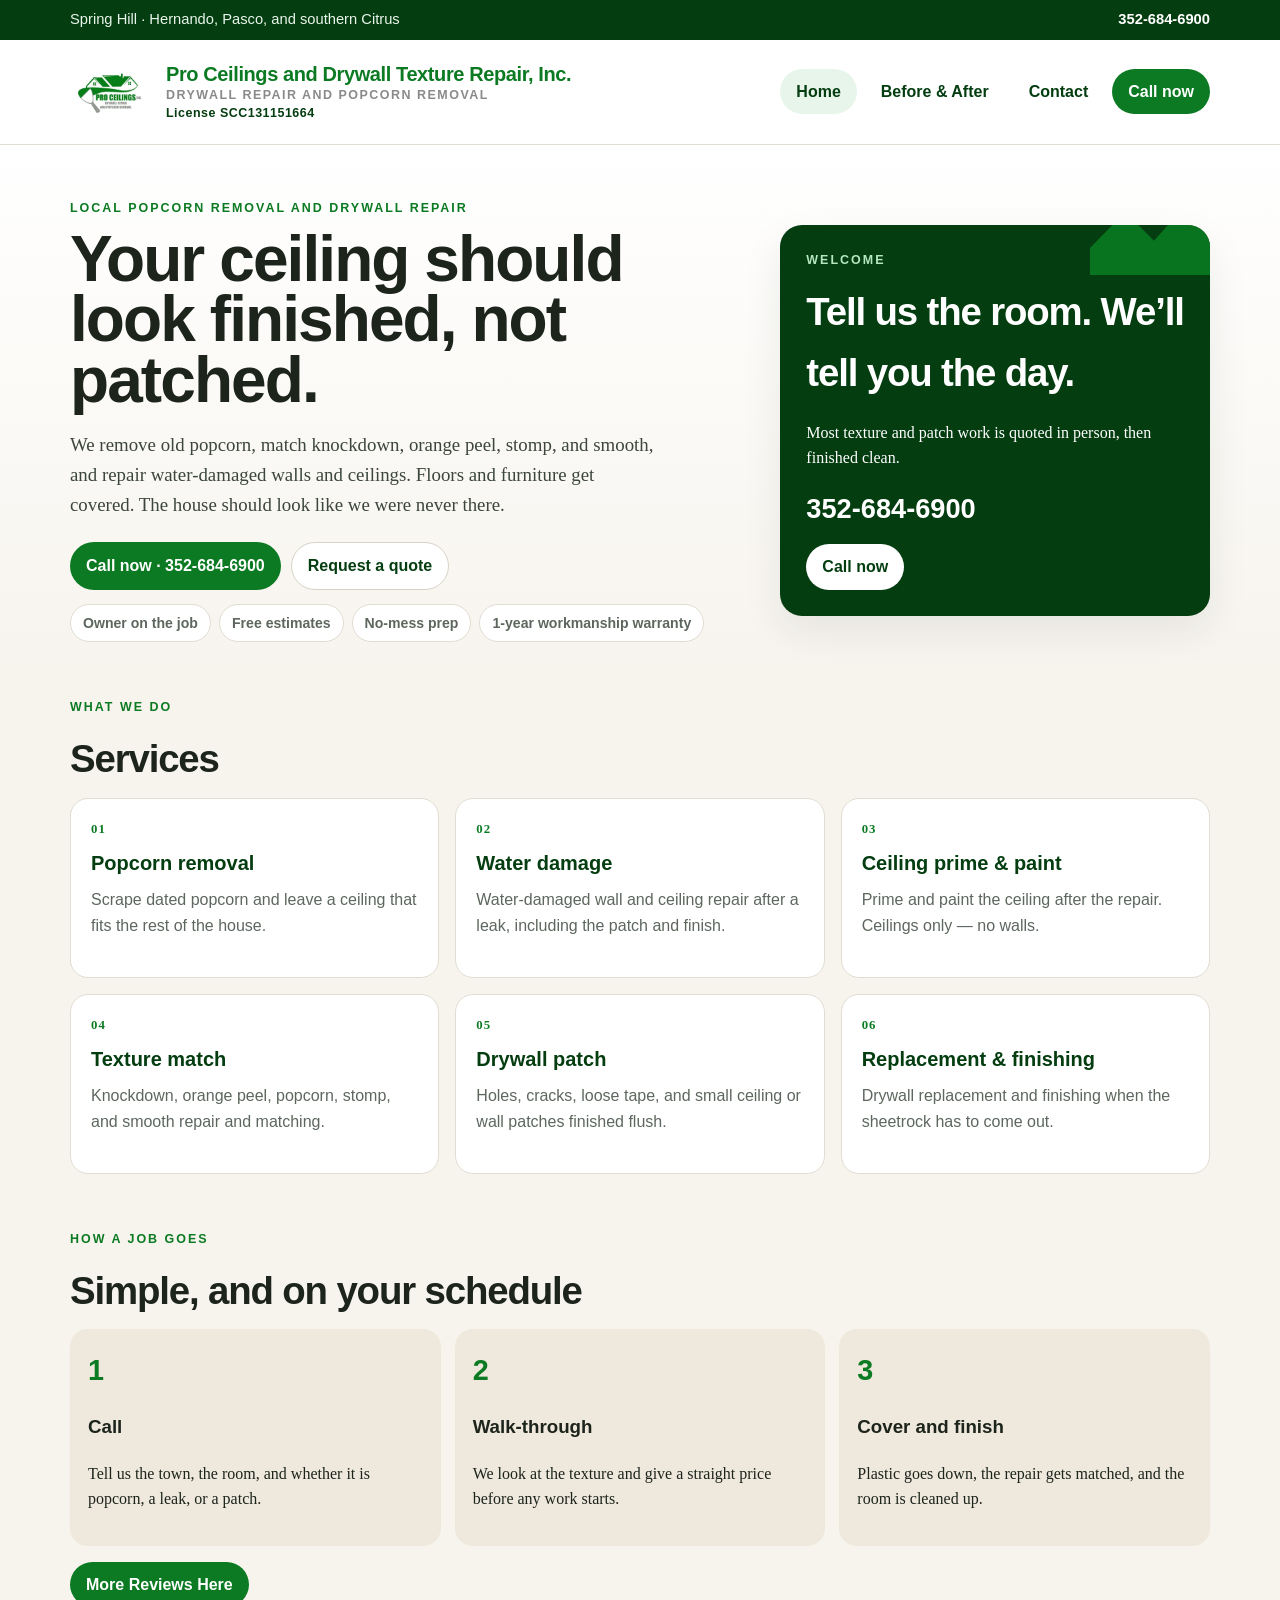
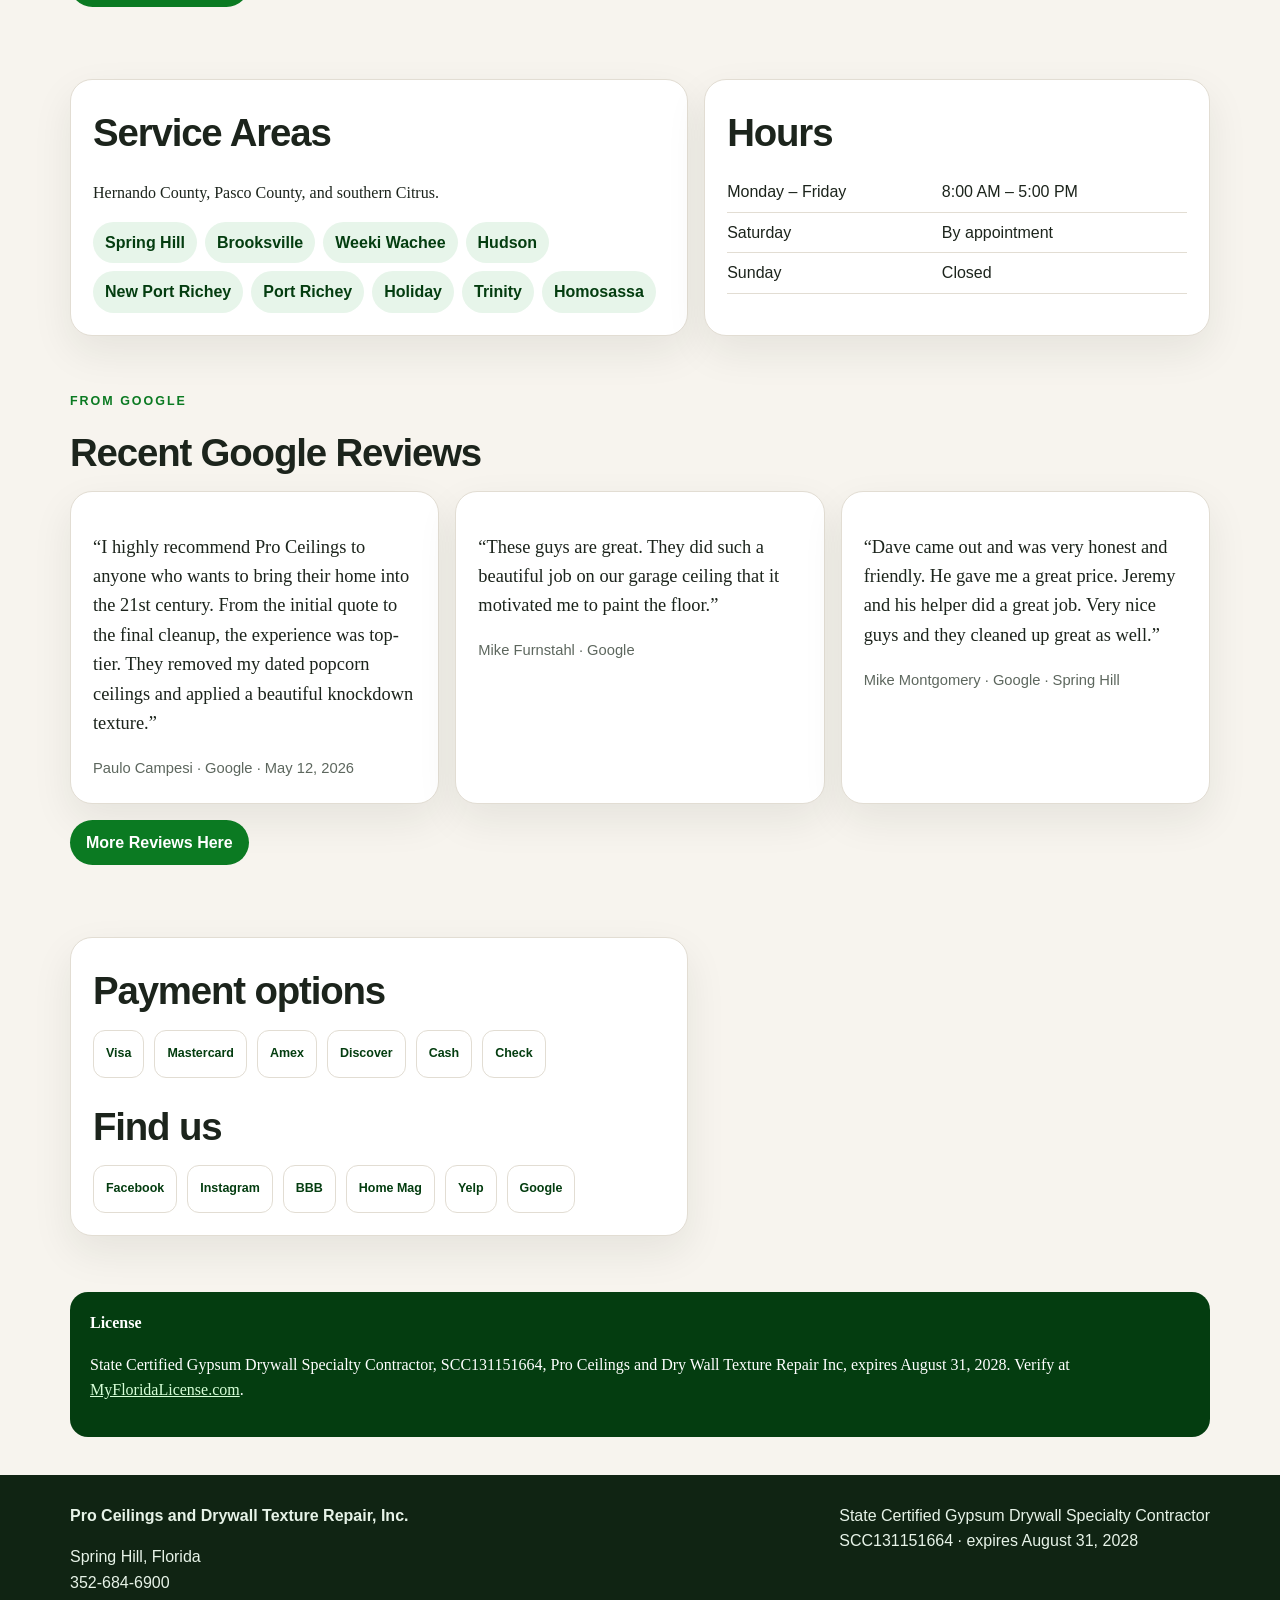
==== index.html @ 5f8eb723 "Add Pro Ceilings welcome website" ====
<!DOCTYPE html>
<html lang="en">
<head>
<meta charset="utf-8"><meta name="viewport" content="width=device-width, initial-scale=1">
<title>Pro Ceilings and Drywall Texture Repair, Inc. | Spring Hill, FL</title>
<link rel="icon" href="[data-uri]">
<style>:root {
  --green: #0b7a22;
  --green-dark: #065616;
  --green-deep: #043d10;
  --green-soft: #e7f5ea;
  --cream: #f7f4ee;
  --sand: #efe8dc;
  --ink: #1c241c;
  --muted: #5d675e;
  --line: #e2ddd3;
  --white: #fff;
  --max: 1140px;
  --shadow: 0 16px 40px rgba(20, 40, 20, 0.08);
}
* { box-sizing: border-box; }
html { scroll-behavior: smooth; }
body {
  margin: 0;
  font-family: Georgia, "Palatino Linotype", "Segoe UI", serif;
  color: var(--ink);
  background: var(--cream);
  line-height: 1.6;
}
h1, h2, h3, .brand-name, .nav, .btn, .kicker, .step-no { font-family: "Segoe UI", Arial, sans-serif; }
img { max-width: 100%; display: block; }
a { color: var(--green-dark); }
button, input, select, textarea { font-family: "Segoe UI", Arial, sans-serif; }
.wrap { width: min(var(--max), calc(100% - 36px)); margin: 0 auto; }

.topbar {
  background: var(--green-deep);
  color: #e9f6eb;
  font-family: "Segoe UI", Arial, sans-serif;
  font-size: 0.92rem;
}
.topbar .wrap { display: flex; justify-content: space-between; gap: 12px; padding: 8px 0; flex-wrap: wrap; }
.topbar a { color: #fff; text-decoration: none; font-weight: 700; }

.site-header {
  background: #fff;
  border-bottom: 1px solid var(--line);
  position: sticky;
  top: 0;
  z-index: 20;
}
.header-inner { display: flex; align-items: center; gap: 16px; padding: 10px 0; }
.brand { display: flex; align-items: center; gap: 12px; text-decoration: none; color: inherit; min-width: 0; }
.brand img { width: 84px; height: 84px; object-fit: contain; }
.brand-name { font-weight: 800; color: var(--green); font-size: 1.25rem; line-height: 1.1; letter-spacing: -0.02em; }
.brand-name span { display: block; margin-top: 4px; color: #8a8a8a; font-size: 0.78rem; letter-spacing: 0.12em; text-transform: uppercase; font-weight: 700; } .license-line { color: var(--green-deep) !important; letter-spacing: 0.04em !important; text-transform: none !important; }
.nav { margin-left: auto; display: flex; gap: 8px; align-items: center; flex-wrap: wrap; justify-content: flex-end; }
.nav a, .btn {
  text-decoration: none; border-radius: 999px; padding: 10px 16px; font-weight: 700;
  display: inline-flex; align-items: center; justify-content: center;
}
.nav a { color: var(--green-deep); }
.nav a:hover, .nav a[aria-current="page"] { background: var(--green-soft); }
.btn-call { background: var(--green); color: #fff !important; }
.btn-call:hover { background: var(--green-dark); }
.btn-light { background: #fff; color: var(--green-deep); border: 1px solid #d9d3c7; }

.hero { padding: 54px 0 28px; background: linear-gradient(180deg, #fff, var(--cream)); }
.hero-grid { display: grid; grid-template-columns: 1.35fr 0.85fr; gap: 28px; align-items: center; }
.kicker { margin: 0 0 10px; color: var(--green); font-weight: 800; letter-spacing: 0.16em; text-transform: uppercase; font-size: 0.78rem; }
h1 { font-size: clamp(2.5rem, 5vw, 4.4rem); line-height: 0.95; margin: 0 0 14px; letter-spacing: -0.03em; }
h2 { font-size: clamp(1.8rem, 3vw, 2.6rem); margin: 0 0 8px; letter-spacing: -0.03em; }
.lede { font-size: 1.18rem; color: #3c463c; max-width: 62ch; }
.hero-actions { display: flex; gap: 10px; flex-wrap: wrap; margin: 22px 0 14px; }
.pills { display: flex; gap: 8px; flex-wrap: wrap; }
.pill { background: #fff; border: 1px solid var(--line); border-radius: 999px; padding: 7px 12px; font-family: "Segoe UI", Arial, sans-serif; font-size: 0.88rem; font-weight: 700; color: var(--muted); }
.welcome-card {
  background: var(--green-deep); color: #fff; border-radius: 22px; padding: 26px;
  box-shadow: var(--shadow); position: relative; overflow: hidden;
}
.welcome-card:before {
  content: ""; position: absolute; right: -40px; top: -40px; width: 160px; height: 90px;
  background: #0b7a22; clip-path: polygon(0 70%, 22% 30%, 40% 62%, 62% 18%, 100% 55%, 100% 100%, 0 100%);
  opacity: 0.9;
}
.welcome-card h2, .welcome-card p { position: relative; }
.welcome-card h2 { color: #fff; }
.welcome-card .phone { font-size: 1.7rem; font-weight: 800; font-family: "Segoe UI", Arial, sans-serif; margin: 8px 0 14px; }
.welcome-card a.btn { background: #fff; color: var(--green-deep); }

section { padding: 28px 0; }
.panel { background: #fff; border: 1px solid var(--line); border-radius: 22px; padding: 22px; box-shadow: var(--shadow); }
.grid-3, .grid-2 { display: grid; gap: 16px; }
.grid-3 { grid-template-columns: repeat(3, 1fr); }
.grid-2 { grid-template-columns: 1.1fr 0.9fr; }
.service { background: #fff; border-radius: 18px; padding: 20px; border: 1px solid var(--line); min-height: 180px; }
.service h3 { margin: 8px 0; color: var(--green-deep); font-size: 1.25rem; }
.service p { margin: 0; color: var(--muted); font-family: "Segoe UI", Arial, sans-serif; }
.num { color: var(--green); font-weight: 800; letter-spacing: 0.08em; font-size: 0.8rem; }
.steps { display: grid; grid-template-columns: repeat(3, 1fr); gap: 14px; }
.step { background: var(--sand); border-radius: 18px; padding: 18px; }
.step-no { font-size: 1.8rem; font-weight: 800; color: var(--green); }
.areas { display: flex; flex-wrap: wrap; gap: 8px; }
.areas span { background: var(--green-soft); color: var(--green-deep); border-radius: 999px; padding: 8px 12px; font-family: "Segoe UI", Arial, sans-serif; font-weight: 700; }
.socials, .pays { display: flex; flex-wrap: wrap; gap: 10px; }
.socials a, .pay {
  min-width: 48px; height: 48px; padding: 0 12px; border-radius: 12px; background: #fff; border: 1px solid var(--line);
  display: inline-flex; align-items: center; justify-content: center; text-decoration: none; color: var(--green-deep);
  font-family: "Segoe UI", Arial, sans-serif; font-weight: 800; font-size: 0.78rem;
}
.socials a:hover { border-color: var(--green); }
.quote { font-size: 1.15rem; }
.review-link { text-decoration: none; color: inherit; display: block; } .review-link:hover .panel { border-color: var(--green); } .quote cite { display: block; margin-top: 8px; color: var(--muted); font-style: normal; font-family: "Segoe UI", Arial, sans-serif; font-size: 0.92rem; }
.license { background: var(--green-deep); color: #fff; border-radius: 18px; padding: 18px 20px; }
.license a { color: #d7ffd8; }
.hours { width: 100%; border-collapse: collapse; font-family: "Segoe UI", Arial, sans-serif; }
.hours td { padding: 7px 0; border-bottom: 1px solid var(--line); }
.form { display: grid; gap: 12px; }
label { font-family: "Segoe UI", Arial, sans-serif; font-weight: 700; display: grid; gap: 6px; }
input, select, textarea { width: 100%; border: 1px solid #ddd4c6; border-radius: 12px; padding: 12px; font-size: 1rem; background: #fff; }
textarea { min-height: 120px; }
.robot { display: flex; gap: 10px; align-items: center; background: var(--green-soft); border-radius: 12px; padding: 12px; }
.robot input { width: auto; }
.submit { background: var(--green); color: #fff; border: 0; border-radius: 999px; padding: 14px 18px; font-weight: 800; cursor: pointer; }
.note { color: var(--muted); font-size: 0.92rem; font-family: "Segoe UI", Arial, sans-serif; }
.site-footer { background: #102413; color: #e7f3e8; padding: 28px 0; margin-top: 10px; font-family: "Segoe UI", Arial, sans-serif; }
.site-footer a { color: #fff; }
.footer-grid { display: flex; justify-content: space-between; gap: 18px; flex-wrap: wrap; }
.feed { display: grid; gap: 16px; }
.post { background: #fff; border: 1px solid var(--line); border-radius: 18px; overflow: hidden; }
.post-head, .post p { padding: 0 16px; }
.post-head { padding-top: 14px; }
.pair { display: grid; grid-template-columns: 1fr 1fr; }
.pair img { width: 100%; height: 300px; object-fit: cover; background: #eee; }
.pair figcaption { padding: 8px 10px; font-family: "Segoe UI", Arial, sans-serif; font-weight: 800; letter-spacing: 0.08em; text-transform: uppercase; font-size: 0.75rem; color: var(--green-deep); }
.hidden { display: none; }
.danger { background: #fff; color: #9b1c1c; border: 1px solid #e7b4b4; border-radius: 999px; padding: 8px 12px; cursor: pointer; }
@media (max-width: 860px) {
  .hero-grid, .grid-3, .grid-2, .steps, .pair { grid-template-columns: 1fr; }
  .header-inner { flex-wrap: wrap; }
  .nav { margin-left: 0; }
  .pair img { height: 220px; }
}
</style>
</head>
<body>
<div class="topbar"><div class="wrap"><span>Spring Hill · Hernando, Pasco, and southern Citrus</span><a href="tel:3526846900">352-684-6900</a></div></div>
<header class="site-header"><div class="wrap header-inner">
<a class="brand" href="index.html"><img src="[data-uri]" alt="Pro Ceilings Inc. logo"><div class="brand-name">Pro Ceilings and Drywall Texture Repair, Inc.<span>Drywall repair and popcorn removal</span><span class="license-line">License SCC131151664</span></div></a>
<nav class="nav"><a href="index.html" aria-current="page">Home</a><a href="gallery.html">Before & After</a><a href="contact.html">Contact</a><a class="btn btn-call" href="tel:3526846900">Call now</a></nav>
</div></header>

<main>
<section class="hero"><div class="wrap hero-grid">
<div>
<p class="kicker">Local Popcorn Removal and Drywall Repair</p>
<h1>Your ceiling should look finished, not patched.</h1>
<p class="lede">We remove old popcorn, match knockdown, orange peel, stomp, and smooth, and repair water-damaged walls and ceilings. Floors and furniture get covered. The house should look like we were never there.</p>
<div class="hero-actions"><a class="btn btn-call" href="tel:3526846900">Call now · 352-684-6900</a><a class="btn btn-light" href="contact.html">Request a quote</a></div>
<div class="pills"><span class="pill">Owner on the job</span><span class="pill">Free estimates</span><span class="pill">No-mess prep</span><span class="pill">1-year workmanship warranty</span></div>
</div>
<aside class="welcome-card">
<p class="kicker" style="color:#b7e7bf">Welcome</p>
<h2>Tell us the room. We’ll tell you the day.</h2>
<p>Most texture and patch work is quoted in person, then finished clean.</p>
<p class="phone">352-684-6900</p>
<a class="btn" href="tel:3526846900">Call now</a>
</aside>
</div></section>
<section><div class="wrap">
<p class="kicker">What we do</p><h2>Services</h2>
<div class="grid-3">
<article class="service"><div class="num">01</div><h3>Popcorn removal</h3><p>Scrape dated popcorn and leave a ceiling that fits the rest of the house.</p></article>
<article class="service"><div class="num">02</div><h3>Water damage</h3><p>Water-damaged wall and ceiling repair after a leak, including the patch and finish.</p></article>
<article class="service"><div class="num">03</div><h3>Ceiling prime & paint</h3><p>Prime and paint the ceiling after the repair. Ceilings only — no walls.</p></article>
<article class="service"><div class="num">04</div><h3>Texture match</h3><p>Knockdown, orange peel, popcorn, stomp, and smooth repair and matching.</p></article>
<article class="service"><div class="num">05</div><h3>Drywall patch</h3><p>Holes, cracks, loose tape, and small ceiling or wall patches finished flush.</p></article>
<article class="service"><div class="num">06</div><h3>Replacement & finishing</h3><p>Drywall replacement and finishing when the sheetrock has to come out.</p></article>
</div></div></section>
<section><div class="wrap">
<p class="kicker">How a job goes</p><h2>Simple, and on your schedule</h2>
<div class="steps">
<div class="step"><div class="step-no">1</div><h3>Call</h3><p>Tell us the town, the room, and whether it is popcorn, a leak, or a patch.</p></div>
<div class="step"><div class="step-no">2</div><h3>Walk-through</h3><p>We look at the texture and give a straight price before any work starts.</p></div>
<div class="step"><div class="step-no">3</div><h3>Cover and finish</h3><p>Plastic goes down, the repair gets matched, and the room is cleaned up.</p></div>
</div><p style="margin-top:16px"><a class="btn btn-call" href="https://www.google.com/maps/place/Pro+Ceilings+and+Dry+Wall+Texture+Repair+Inc/@28.5005845,-82.5473194,17z/data=!3m1!4b1!4m6!3m5!1s0x88e81f911ea99d27:0x4c13996b8e204c73!8m2!3d28.5005845!4d-82.5473194" target="_blank" rel="noopener">More Reviews Here</a></p></div></section>
<section><div class="wrap grid-2">
<article class="panel"><h2>Service Areas</h2><p>Hernando County, Pasco County, and southern Citrus.</p><div class="areas"><span>Spring Hill</span><span>Brooksville</span><span>Weeki Wachee</span><span>Hudson</span><span>New Port Richey</span><span>Port Richey</span><span>Holiday</span><span>Trinity</span><span>Homosassa</span></div></article>
<article class="panel"><h2>Hours</h2><table class="hours"><tr><td>Monday – Friday</td><td>8:00 AM – 5:00 PM</td></tr><tr><td>Saturday</td><td>By appointment</td></tr><tr><td>Sunday</td><td>Closed</td></tr></table></article>
</div></section>
<section><div class="wrap"><p class="kicker">From Google</p><h2>Recent Google Reviews</h2><div class="grid-3">
<article class="panel quote"><p>“I highly recommend Pro Ceilings to anyone who wants to bring their home into the 21st century. From the initial quote to the final cleanup, the experience was top-tier. They removed my dated popcorn ceilings and applied a beautiful knockdown texture.”</p><cite>Paulo Campesi · Google · May 12, 2026</cite></article>
<article class="panel quote"><p>“These guys are great. They did such a beautiful job on our garage ceiling that it motivated me to paint the floor.”</p><cite>Mike Furnstahl · Google</cite></article>
<article class="panel quote"><p>“Dave came out and was very honest and friendly. He gave me a great price. Jeremy and his helper did a great job. Very nice guys and they cleaned up great as well.”</p><cite>Mike Montgomery · Google · Spring Hill</cite></article>
</div><p style="margin-top:16px"><a class="btn btn-call" href="https://www.google.com/maps/place/Pro+Ceilings+and+Dry+Wall+Texture+Repair+Inc/@28.5005845,-82.5473194,17z/data=!3m1!4b1!4m6!3m5!1s0x88e81f911ea99d27:0x4c13996b8e204c73!8m2!3d28.5005845!4d-82.5473194" target="_blank" rel="noopener">More Reviews Here</a></p></div></section>
<section><div class="wrap grid-2">
<article class="panel"><h2>Payment options</h2><div class="pays"><span class="pay">Visa</span><span class="pay">Mastercard</span><span class="pay">Amex</span><span class="pay">Discover</span><span class="pay">Cash</span><span class="pay">Check</span></div><h2 style="margin-top:18px">Find us</h2><div class="socials">
<a href="https://www.facebook.com/proceilings" target="_blank" rel="noopener">Facebook</a>
<a href="https://www.instagram.com/proceilingsinc/" target="_blank" rel="noopener">Instagram</a>
<a href="https://www.bbb.org/us/fl/new-port-richey/profile/ceiling-contractors/pro-ceilings-and-drywall-texture-repair-inc-0653-90302312" target="_blank" rel="noopener">BBB</a>
<a href="https://thehomemag.com/nature-coast/business/pro-ceilings-drywall-texture-repair-inc" target="_blank" rel="noopener">Home Mag</a>
<a href="https://www.yelp.com/biz/pro-ceilings-and-dry-wall-texture-repair-new-port-richey-2" target="_blank" rel="noopener">Yelp</a>
<a href="https://www.google.com/maps/place/Pro+Ceilings+and+Dry+Wall+Texture+Repair+Inc/@28.5005845,-82.5473194,17z/data=!3m1!4b1!4m6!3m5!1s0x88e81f911ea99d27:0x4c13996b8e204c73!8m2!3d28.5005845!4d-82.5473194" target="_blank" rel="noopener">Google</a>
</div></article>
</div></section>
<section><div class="wrap"><div class="license"><strong>License</strong><p>State Certified Gypsum Drywall Specialty Contractor, SCC131151664, Pro Ceilings and Dry Wall Texture Repair Inc, expires August 31, 2028. Verify at <a href="https://www.myfloridalicense.com/" target="_blank" rel="noopener">MyFloridaLicense.com</a>.</p></div></div></section>
</main>
<footer class="site-footer"><div class="wrap footer-grid"><div><strong>Pro Ceilings and Drywall Texture Repair, Inc.</strong><p>Spring Hill, Florida<br>352-684-6900</p></div><div>State Certified Gypsum Drywall Specialty Contractor<br>SCC131151664 · expires August 31, 2028</div></div></footer></body></html>
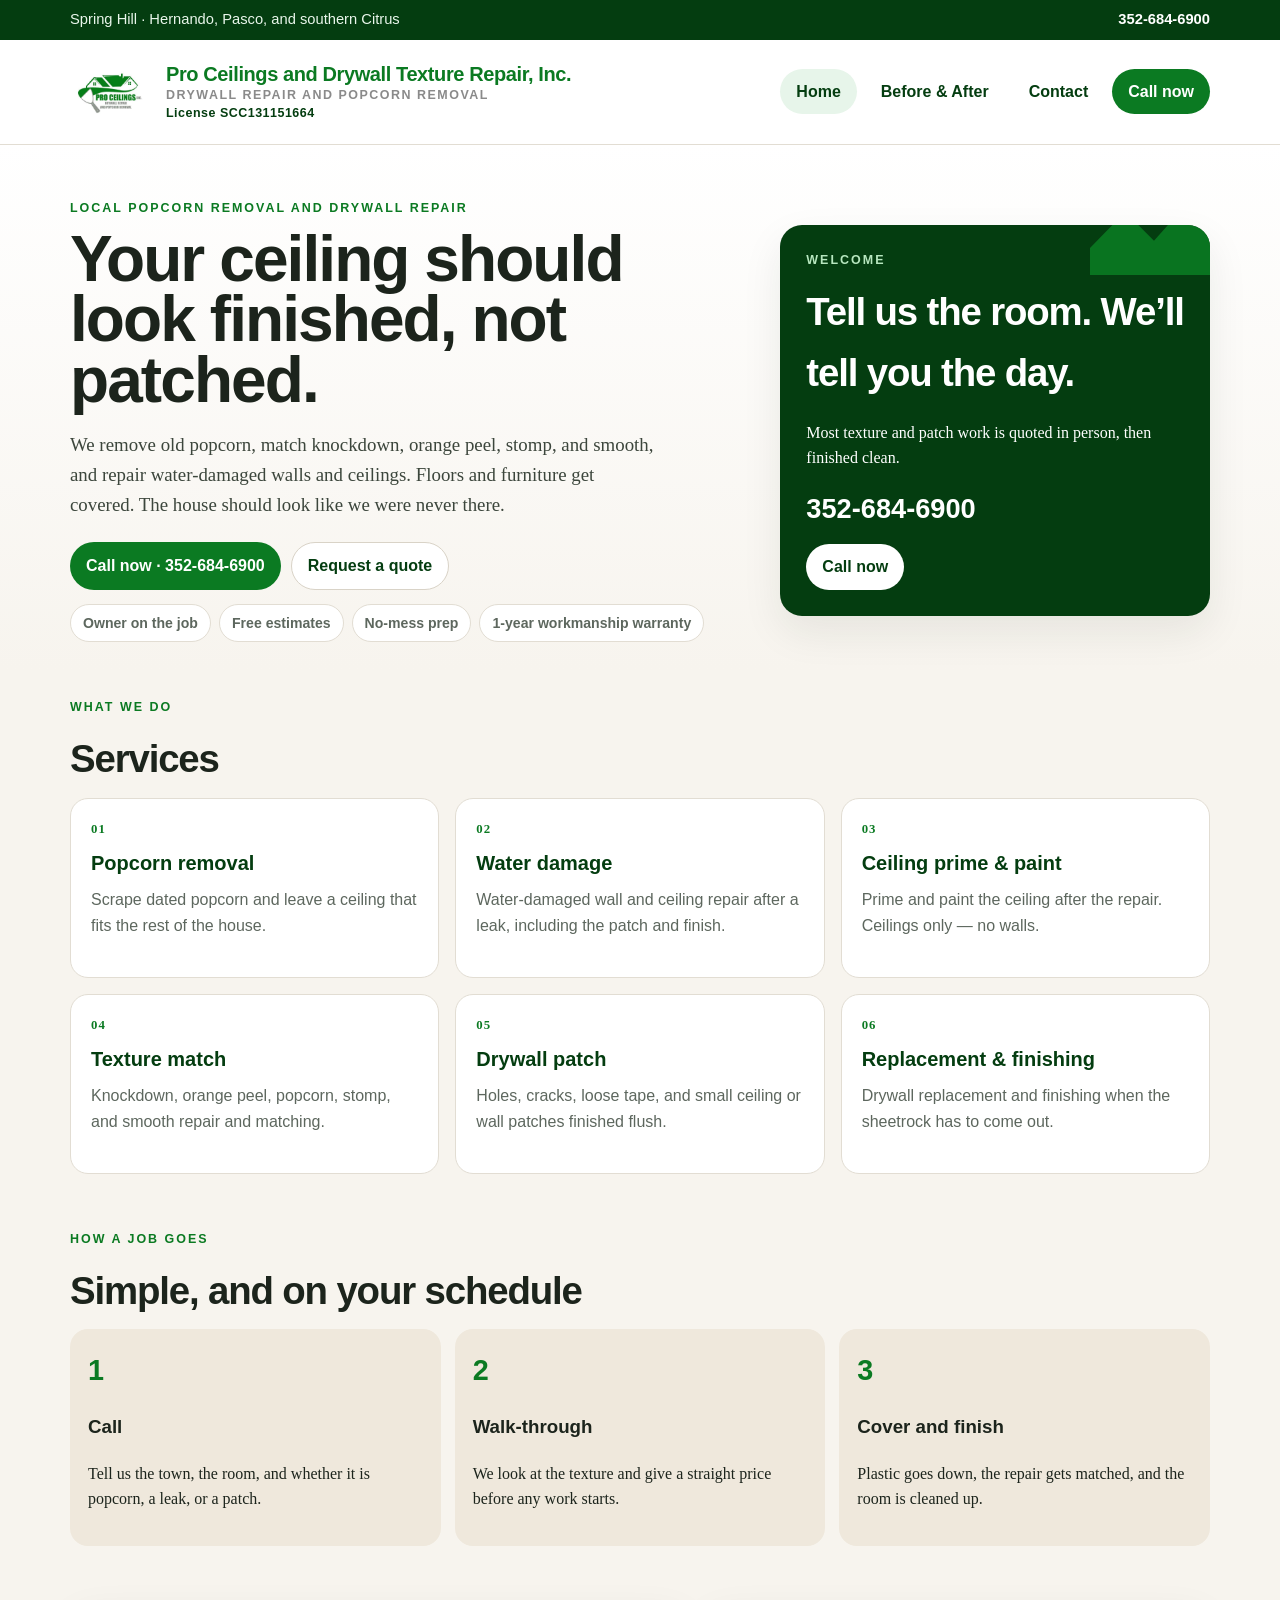
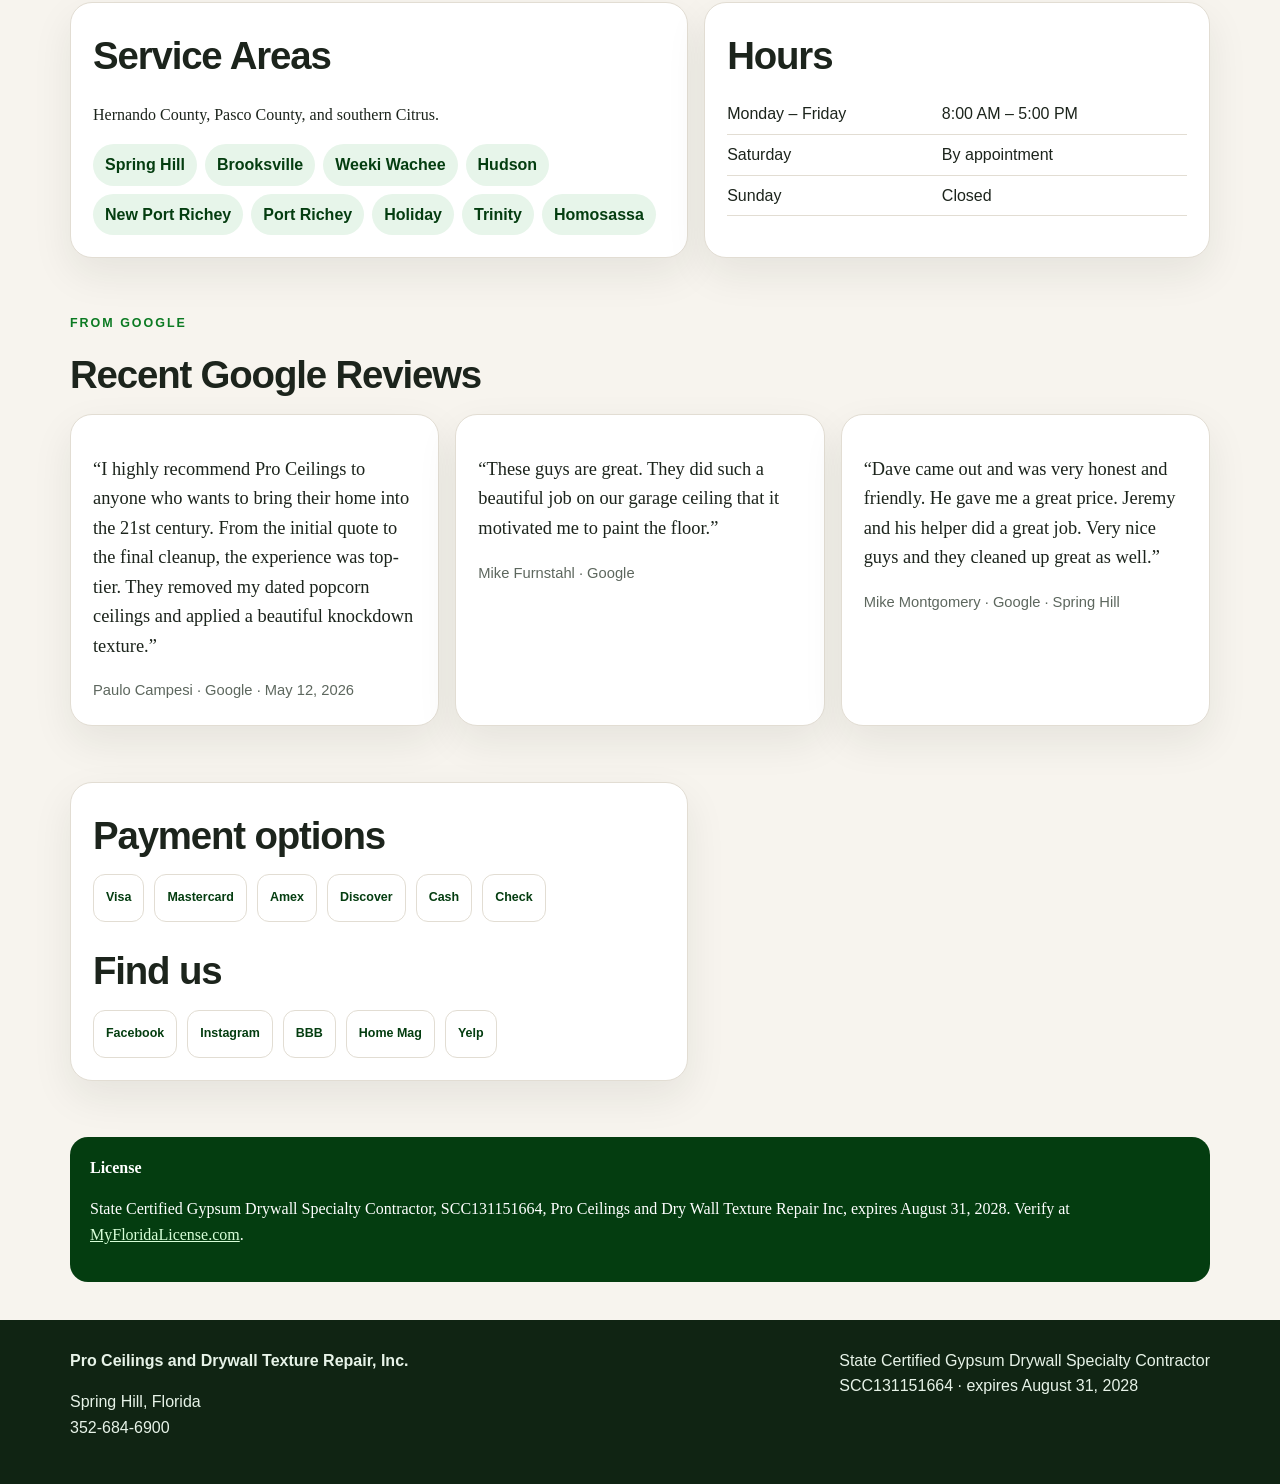
==== commit 389405f4: "Remove Google page links" ====
--- a/index.html
+++ b/index.html
@@ -183,7 +183,7 @@
 <div class="step"><div class="step-no">1</div><h3>Call</h3><p>Tell us the town, the room, and whether it is popcorn, a leak, or a patch.</p></div>
 <div class="step"><div class="step-no">2</div><h3>Walk-through</h3><p>We look at the texture and give a straight price before any work starts.</p></div>
 <div class="step"><div class="step-no">3</div><h3>Cover and finish</h3><p>Plastic goes down, the repair gets matched, and the room is cleaned up.</p></div>
-</div><p style="margin-top:16px"><a class="btn btn-call" href="https://www.google.com/maps/place/Pro+Ceilings+and+Dry+Wall+Texture+Repair+Inc/@28.5005845,-82.5473194,17z/data=!3m1!4b1!4m6!3m5!1s0x88e81f911ea99d27:0x4c13996b8e204c73!8m2!3d28.5005845!4d-82.5473194" target="_blank" rel="noopener">More Reviews Here</a></p></div></section>
+</div></div></section>
 <section><div class="wrap grid-2">
 <article class="panel"><h2>Service Areas</h2><p>Hernando County, Pasco County, and southern Citrus.</p><div class="areas"><span>Spring Hill</span><span>Brooksville</span><span>Weeki Wachee</span><span>Hudson</span><span>New Port Richey</span><span>Port Richey</span><span>Holiday</span><span>Trinity</span><span>Homosassa</span></div></article>
 <article class="panel"><h2>Hours</h2><table class="hours"><tr><td>Monday – Friday</td><td>8:00 AM – 5:00 PM</td></tr><tr><td>Saturday</td><td>By appointment</td></tr><tr><td>Sunday</td><td>Closed</td></tr></table></article>
@@ -192,7 +192,7 @@
 <article class="panel quote"><p>“I highly recommend Pro Ceilings to anyone who wants to bring their home into the 21st century. From the initial quote to the final cleanup, the experience was top-tier. They removed my dated popcorn ceilings and applied a beautiful knockdown texture.”</p><cite>Paulo Campesi · Google · May 12, 2026</cite></article>
 <article class="panel quote"><p>“These guys are great. They did such a beautiful job on our garage ceiling that it motivated me to paint the floor.”</p><cite>Mike Furnstahl · Google</cite></article>
 <article class="panel quote"><p>“Dave came out and was very honest and friendly. He gave me a great price. Jeremy and his helper did a great job. Very nice guys and they cleaned up great as well.”</p><cite>Mike Montgomery · Google · Spring Hill</cite></article>
-</div><p style="margin-top:16px"><a class="btn btn-call" href="https://www.google.com/maps/place/Pro+Ceilings+and+Dry+Wall+Texture+Repair+Inc/@28.5005845,-82.5473194,17z/data=!3m1!4b1!4m6!3m5!1s0x88e81f911ea99d27:0x4c13996b8e204c73!8m2!3d28.5005845!4d-82.5473194" target="_blank" rel="noopener">More Reviews Here</a></p></div></section>
+</div></div></section>
 <section><div class="wrap grid-2">
 <article class="panel"><h2>Payment options</h2><div class="pays"><span class="pay">Visa</span><span class="pay">Mastercard</span><span class="pay">Amex</span><span class="pay">Discover</span><span class="pay">Cash</span><span class="pay">Check</span></div><h2 style="margin-top:18px">Find us</h2><div class="socials">
 <a href="https://www.facebook.com/proceilings" target="_blank" rel="noopener">Facebook</a>
@@ -200,7 +200,6 @@
 <a href="https://www.bbb.org/us/fl/new-port-richey/profile/ceiling-contractors/pro-ceilings-and-drywall-texture-repair-inc-0653-90302312" target="_blank" rel="noopener">BBB</a>
 <a href="https://thehomemag.com/nature-coast/business/pro-ceilings-drywall-texture-repair-inc" target="_blank" rel="noopener">Home Mag</a>
 <a href="https://www.yelp.com/biz/pro-ceilings-and-dry-wall-texture-repair-new-port-richey-2" target="_blank" rel="noopener">Yelp</a>
-<a href="https://www.google.com/maps/place/Pro+Ceilings+and+Dry+Wall+Texture+Repair+Inc/@28.5005845,-82.5473194,17z/data=!3m1!4b1!4m6!3m5!1s0x88e81f911ea99d27:0x4c13996b8e204c73!8m2!3d28.5005845!4d-82.5473194" target="_blank" rel="noopener">Google</a>
 </div></article>
 </div></section>
 <section><div class="wrap"><div class="license"><strong>License</strong><p>State Certified Gypsum Drywall Specialty Contractor, SCC131151664, Pro Ceilings and Dry Wall Texture Repair Inc, expires August 31, 2028. Verify at <a href="https://www.myfloridalicense.com/" target="_blank" rel="noopener">MyFloridaLicense.com</a>.</p></div></div></section>
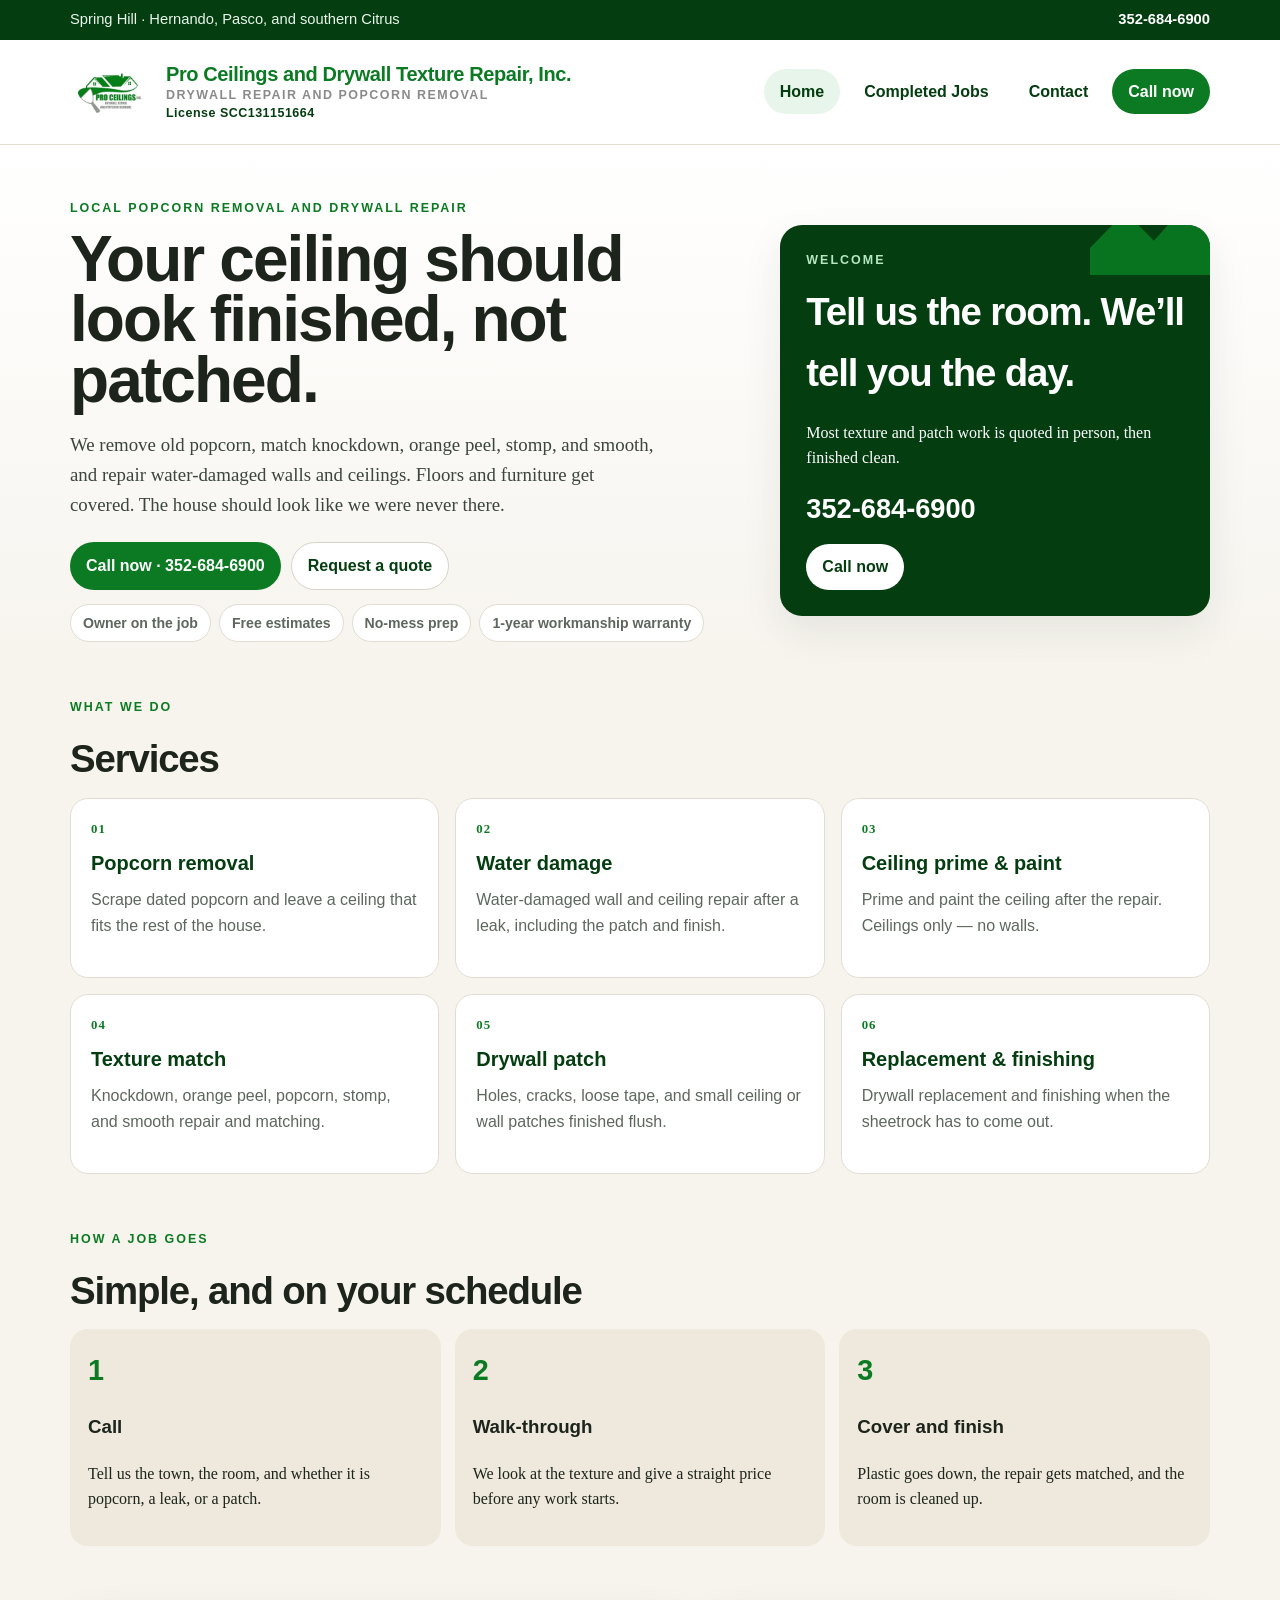
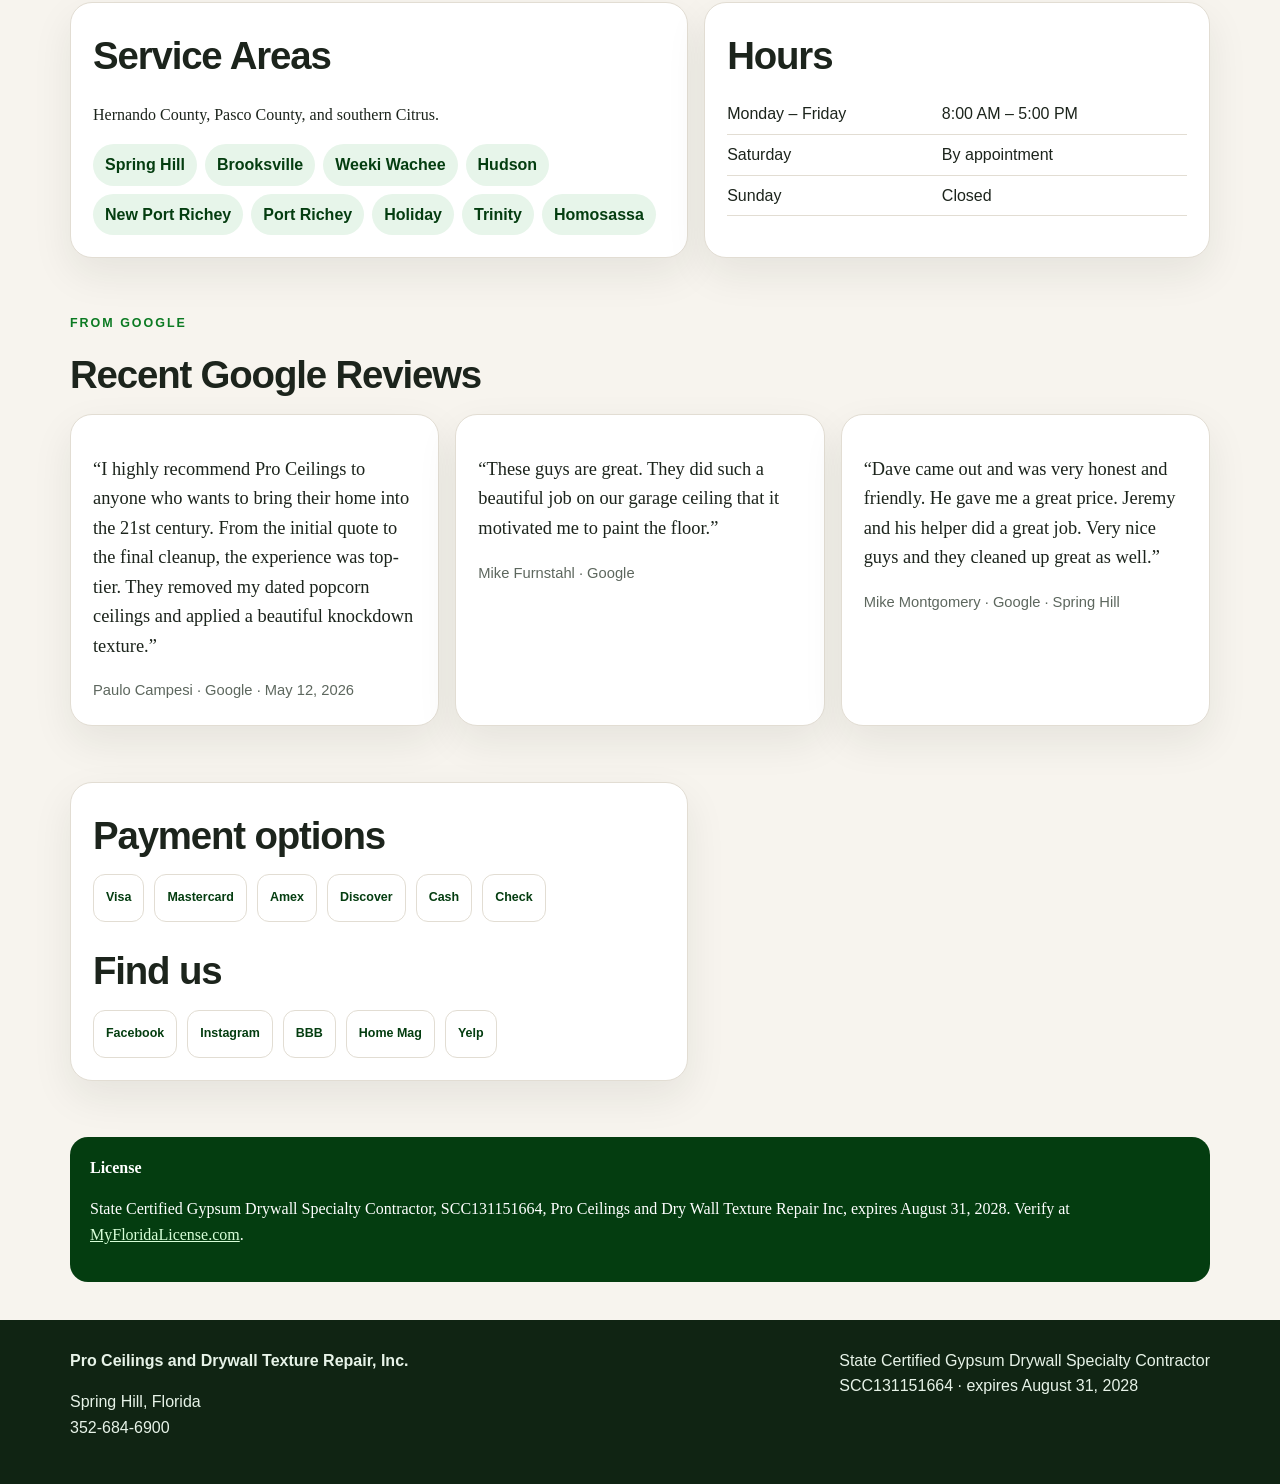
==== commit 670aac9c: "Rename Before and After to Completed Jobs" ====
--- a/index.html
+++ b/index.html
@@ -147,7 +147,7 @@
 <div class="topbar"><div class="wrap"><span>Spring Hill · Hernando, Pasco, and southern Citrus</span><a href="tel:3526846900">352-684-6900</a></div></div>
 <header class="site-header"><div class="wrap header-inner">
 <a class="brand" href="index.html"><img src="[data-uri]" alt="Pro Ceilings Inc. logo"><div class="brand-name">Pro Ceilings and Drywall Texture Repair, Inc.<span>Drywall repair and popcorn removal</span><span class="license-line">License SCC131151664</span></div></a>
-<nav class="nav"><a href="index.html" aria-current="page">Home</a><a href="gallery.html">Before & After</a><a href="contact.html">Contact</a><a class="btn btn-call" href="tel:3526846900">Call now</a></nav>
+<nav class="nav"><a href="index.html" aria-current="page">Home</a><a href="completed-jobs.html">Completed Jobs</a><a href="contact.html">Contact</a><a class="btn btn-call" href="tel:3526846900">Call now</a></nav>
 </div></header>
 
 <main>
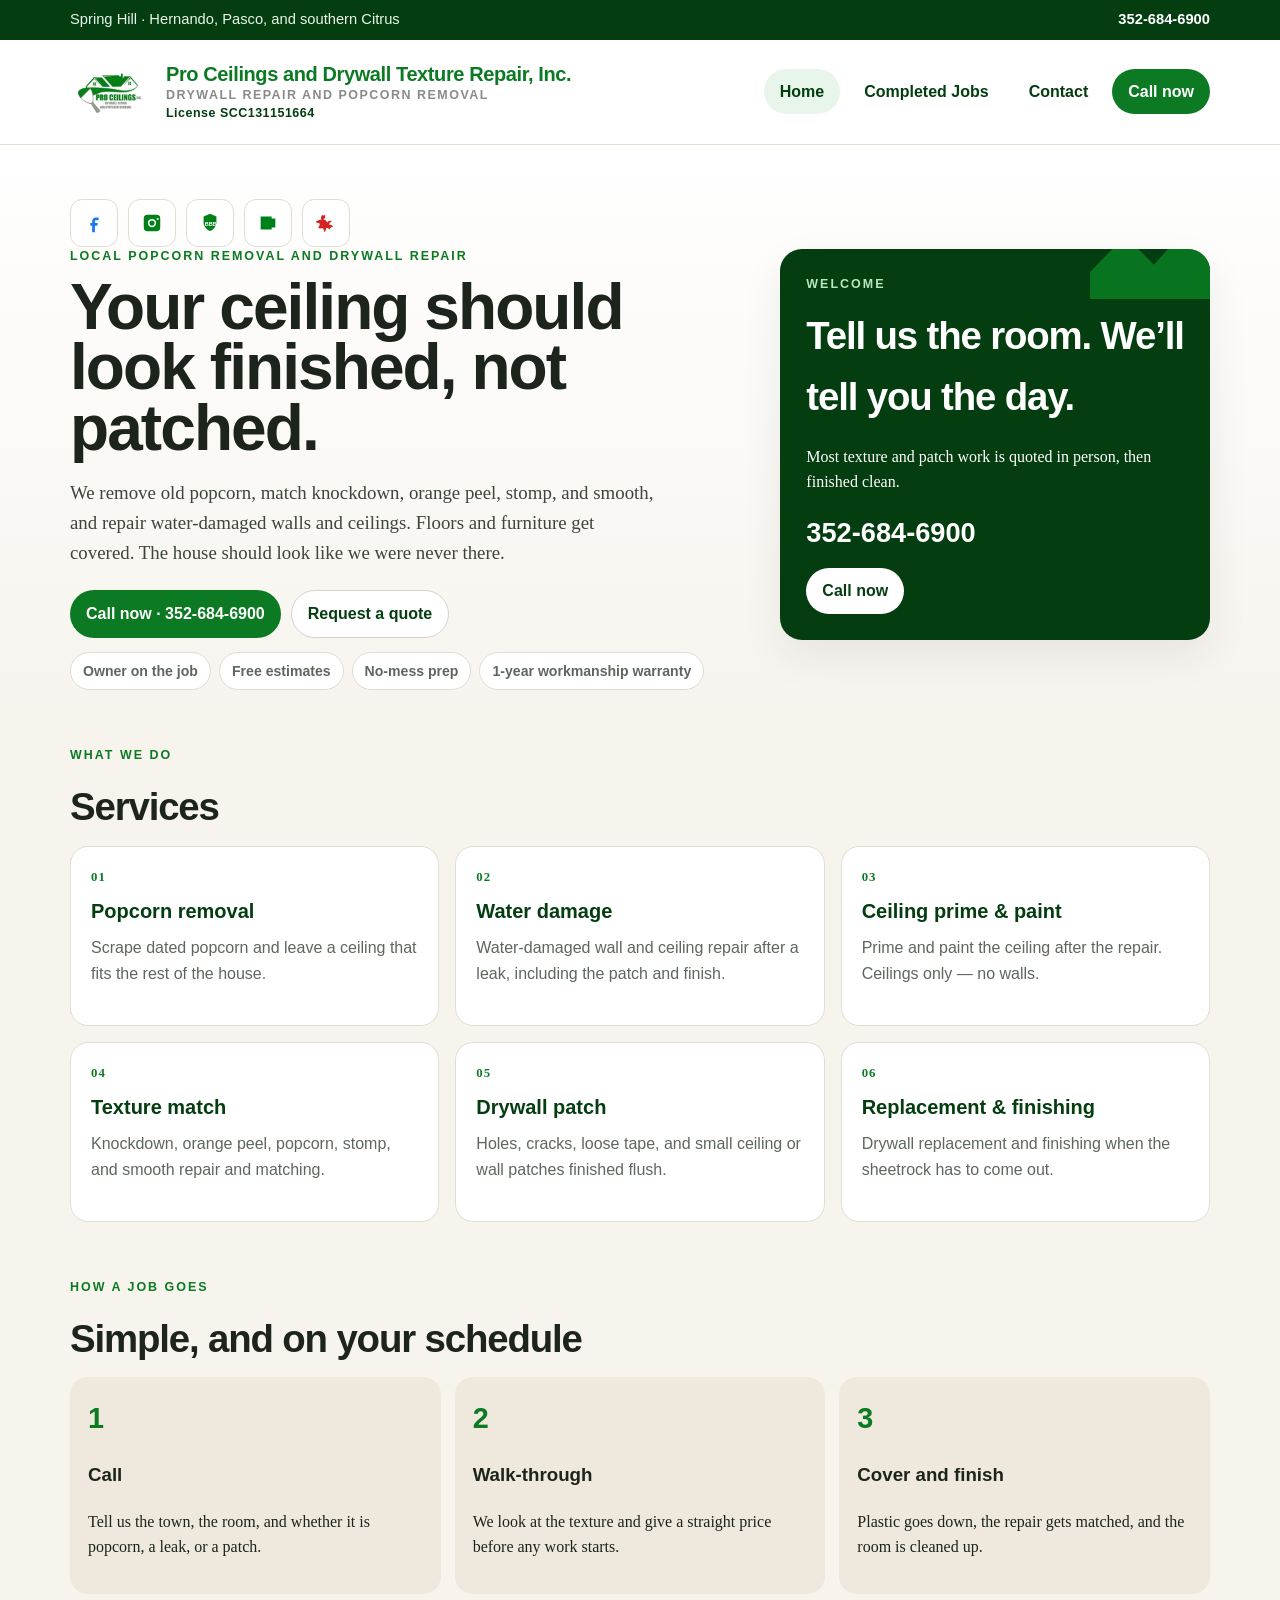
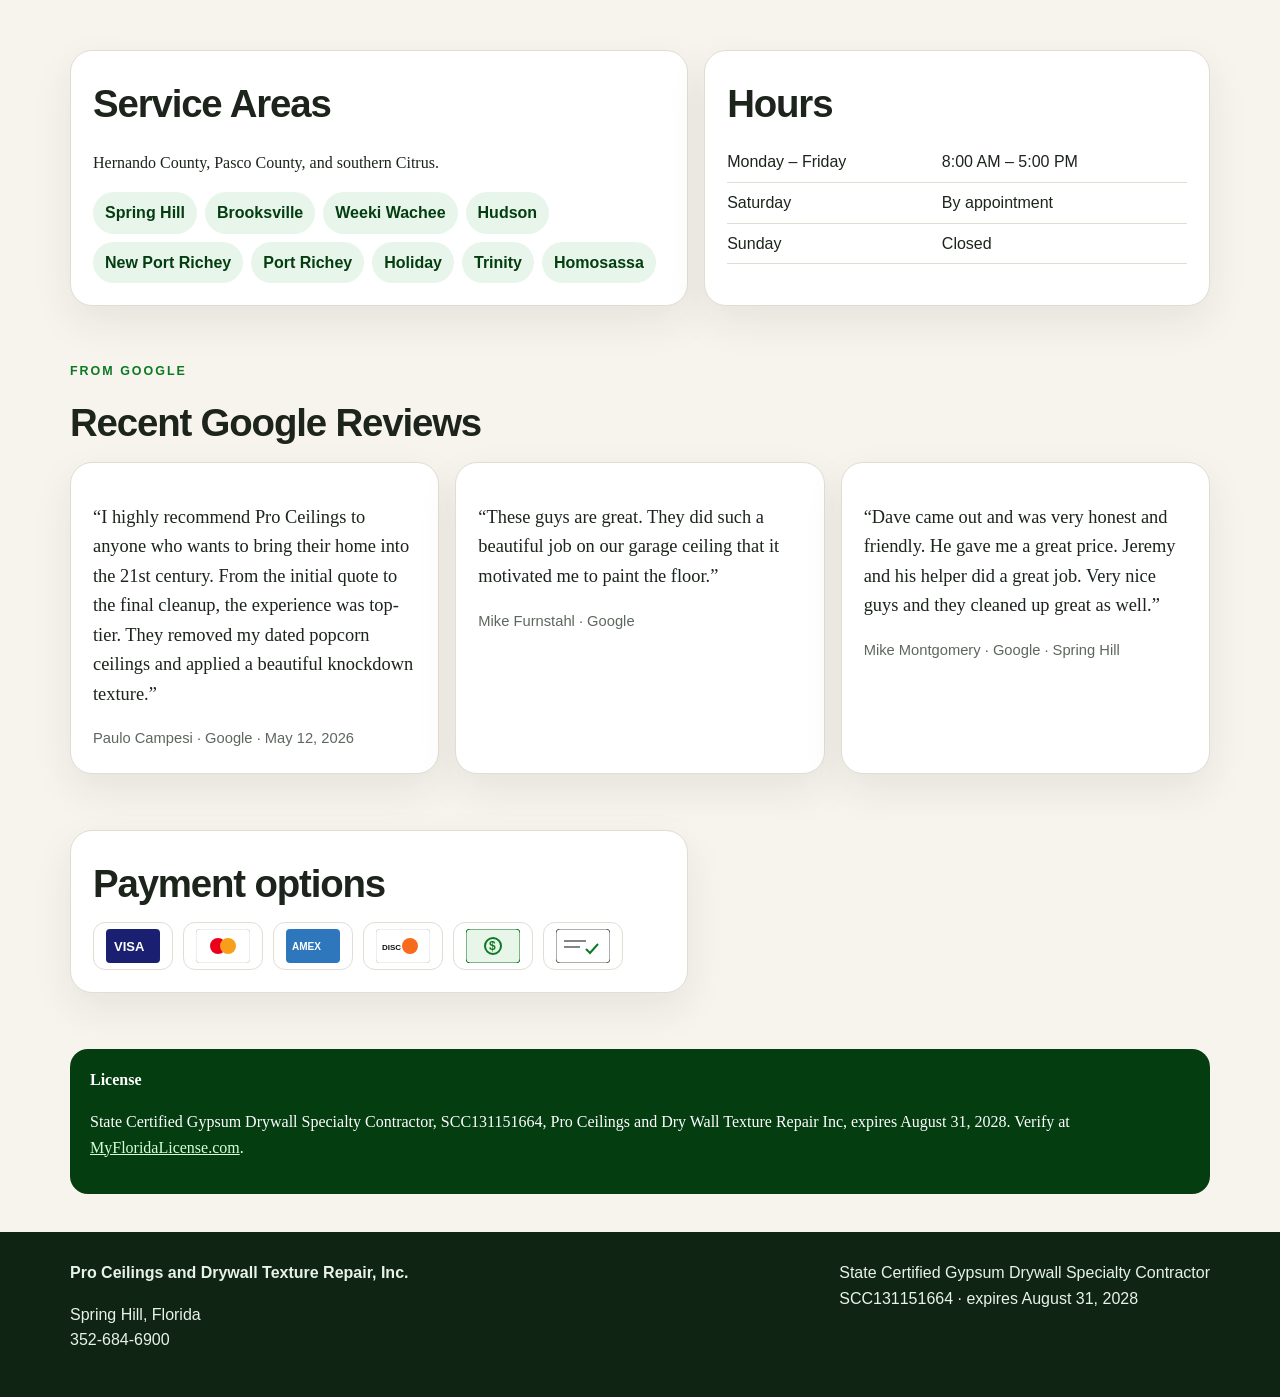
==== commit adccd422: "Update contact page and move social logos to the home hero" ====
--- a/index.html
+++ b/index.html
@@ -141,6 +141,7 @@
   .nav { margin-left: 0; }
   .pair img { height: 220px; }
 }
+.pay svg { width: 54px; height: 34px; display:block; } .socials a { width:44px; padding:0; } .socials svg { display:block; }
 </style>
 </head>
 <body>
@@ -153,6 +154,13 @@
 <main>
 <section class="hero"><div class="wrap hero-grid">
 <div>
+<div class="socials" aria-label="Social links">
+<a href="https://www.facebook.com/proceilings" aria-label="Facebook" target="_blank" rel="noopener"><svg viewBox="0 0 24 24" width="22" height="22"><path fill="#1877F2" d="M14 9h3V6h-3c-2.2 0-4 1.8-4 4v2H8v3h2v7h3v-7h2.6l.4-3H13v-2c0-.6.4-1 1-1z"/></svg></a>
+<a href="https://www.instagram.com/proceilingsinc/" aria-label="Instagram" target="_blank" rel="noopener"><svg viewBox="0 0 24 24" width="22" height="22"><path fill="#008018" d="M7 3h10a4 4 0 0 1 4 4v10a4 4 0 0 1-4 4H7a4 4 0 0 1-4-4V7a4 4 0 0 1 4-4zm5 4.5A4.5 4.5 0 1 0 16.5 12 4.5 4.5 0 0 0 12 7.5zm6.2-.9a1.1 1.1 0 1 0 1.1 1.1 1.1 1.1 0 0 0-1.1-1.1zM12 9.2A2.8 2.8 0 1 1 9.2 12 2.8 2.8 0 0 1 12 9.2z"/></svg></a>
+<a href="https://www.bbb.org/us/fl/new-port-richey/profile/ceiling-contractors/pro-ceilings-and-drywall-texture-repair-inc-0653-90302312" aria-label="BBB" target="_blank" rel="noopener"><svg viewBox="0 0 24 24" width="22" height="22"><path fill="#008018" d="M12 2l7 3v6c0 5-3.2 8.4-7 9.8C8.2 19.4 5 16 5 11V5l7-3z"/><text x="6.2" y="15" fill="#fff" font-size="6" font-family="Arial" font-weight="700">BBB</text></svg></a>
+<a href="https://thehomemag.com/nature-coast/business/pro-ceilings-drywall-texture-repair-inc" aria-label="Home Mag" target="_blank" rel="noopener"><svg viewBox="0 0 24 24" width="22" height="22"><path fill="#008018" d="M4 5h12v14H4zM16 7h4v10h-4z"/></svg></a>
+<a href="https://www.yelp.com/biz/pro-ceilings-and-dry-wall-texture-repair-new-port-richey-2" aria-label="Yelp" target="_blank" rel="noopener"><svg viewBox="0 0 24 24" width="22" height="22"><path fill="#d32323" d="M11 3c.6 2.6-.2 4.4-2 5.2 2 .2 3.6 1.2 4.2 3.2 1.2-1.6 3-2.2 5-1.4-1.8.8-2.8 2.2-2.6 4 1.6-.2 3.2.4 4.2 1.8-2 .4-3.4 1.6-3.8 3.6-.8-1.4-2.2-2.2-4-1.8.2 1.8-.6 3.4-2.2 4.2.2-1.8-.4-3.4-1.8-4.4-1.6.8-3.2.6-4.6-.6 1.4-1.2 2-2.8 1.6-4.6-1.6.2-3.2-.4-4.2-1.8C3.6 9.2 5.2 8.4 7 8.6 6.2 6.8 6.4 5 7.6 3.4 8.8 4 10 3.8 11 3z"/></svg></a>
+</div>
 <p class="kicker">Local Popcorn Removal and Drywall Repair</p>
 <h1>Your ceiling should look finished, not patched.</h1>
 <p class="lede">We remove old popcorn, match knockdown, orange peel, stomp, and smooth, and repair water-damaged walls and ceilings. Floors and furniture get covered. The house should look like we were never there.</p>
@@ -194,12 +202,13 @@
 <article class="panel quote"><p>“Dave came out and was very honest and friendly. He gave me a great price. Jeremy and his helper did a great job. Very nice guys and they cleaned up great as well.”</p><cite>Mike Montgomery · Google · Spring Hill</cite></article>
 </div></div></section>
 <section><div class="wrap grid-2">
-<article class="panel"><h2>Payment options</h2><div class="pays"><span class="pay">Visa</span><span class="pay">Mastercard</span><span class="pay">Amex</span><span class="pay">Discover</span><span class="pay">Cash</span><span class="pay">Check</span></div><h2 style="margin-top:18px">Find us</h2><div class="socials">
-<a href="https://www.facebook.com/proceilings" target="_blank" rel="noopener">Facebook</a>
-<a href="https://www.instagram.com/proceilingsinc/" target="_blank" rel="noopener">Instagram</a>
-<a href="https://www.bbb.org/us/fl/new-port-richey/profile/ceiling-contractors/pro-ceilings-and-drywall-texture-repair-inc-0653-90302312" target="_blank" rel="noopener">BBB</a>
-<a href="https://thehomemag.com/nature-coast/business/pro-ceilings-drywall-texture-repair-inc" target="_blank" rel="noopener">Home Mag</a>
-<a href="https://www.yelp.com/biz/pro-ceilings-and-dry-wall-texture-repair-new-port-richey-2" target="_blank" rel="noopener">Yelp</a>
+<article class="panel"><h2>Payment options</h2><div class="pays" aria-label="Payment options">
+<span class="pay" title="Visa"><svg viewBox="0 0 54 34" aria-hidden="true"><rect width="54" height="34" rx="4" fill="#1a1f71"/><text x="8" y="22" fill="#fff" font-size="13" font-family="Arial" font-weight="700">VISA</text></svg></span>
+<span class="pay" title="Mastercard"><svg viewBox="0 0 54 34" aria-hidden="true"><rect width="54" height="34" rx="4" fill="#fff" stroke="#ddd"/><circle cx="22" cy="17" r="8" fill="#eb001b"/><circle cx="32" cy="17" r="8" fill="#f79e1b"/></svg></span>
+<span class="pay" title="American Express"><svg viewBox="0 0 54 34" aria-hidden="true"><rect width="54" height="34" rx="4" fill="#2e77bc"/><text x="6" y="21" fill="#fff" font-size="10" font-family="Arial" font-weight="700">AMEX</text></svg></span>
+<span class="pay" title="Discover"><svg viewBox="0 0 54 34" aria-hidden="true"><rect width="54" height="34" rx="4" fill="#fff" stroke="#ddd"/><circle cx="34" cy="17" r="8" fill="#f76b1c"/><text x="6" y="21" fill="#111" font-size="8" font-family="Arial" font-weight="700">DISC</text></svg></span>
+<span class="pay" title="Cash"><svg viewBox="0 0 54 34" aria-hidden="true"><rect width="54" height="34" rx="4" fill="#e8f6ea" stroke="#0b7a22"/><circle cx="27" cy="17" r="8" fill="none" stroke="#0b7a22" stroke-width="2"/><text x="23" y="21" fill="#0b7a22" font-size="12" font-family="Arial" font-weight="700">$</text></svg></span>
+<span class="pay" title="Check"><svg viewBox="0 0 54 34" aria-hidden="true"><rect width="54" height="34" rx="4" fill="#fff" stroke="#5e5e5e"/><path d="M8 12h22M8 18h16" stroke="#5e5e5e" stroke-width="1.5"/><path d="M30 20l4 4 8-9" fill="none" stroke="#0b7a22" stroke-width="2"/></svg></span>
 </div></article>
 </div></section>
 <section><div class="wrap"><div class="license"><strong>License</strong><p>State Certified Gypsum Drywall Specialty Contractor, SCC131151664, Pro Ceilings and Dry Wall Texture Repair Inc, expires August 31, 2028. Verify at <a href="https://www.myfloridalicense.com/" target="_blank" rel="noopener">MyFloridaLicense.com</a>.</p></div></div></section>
